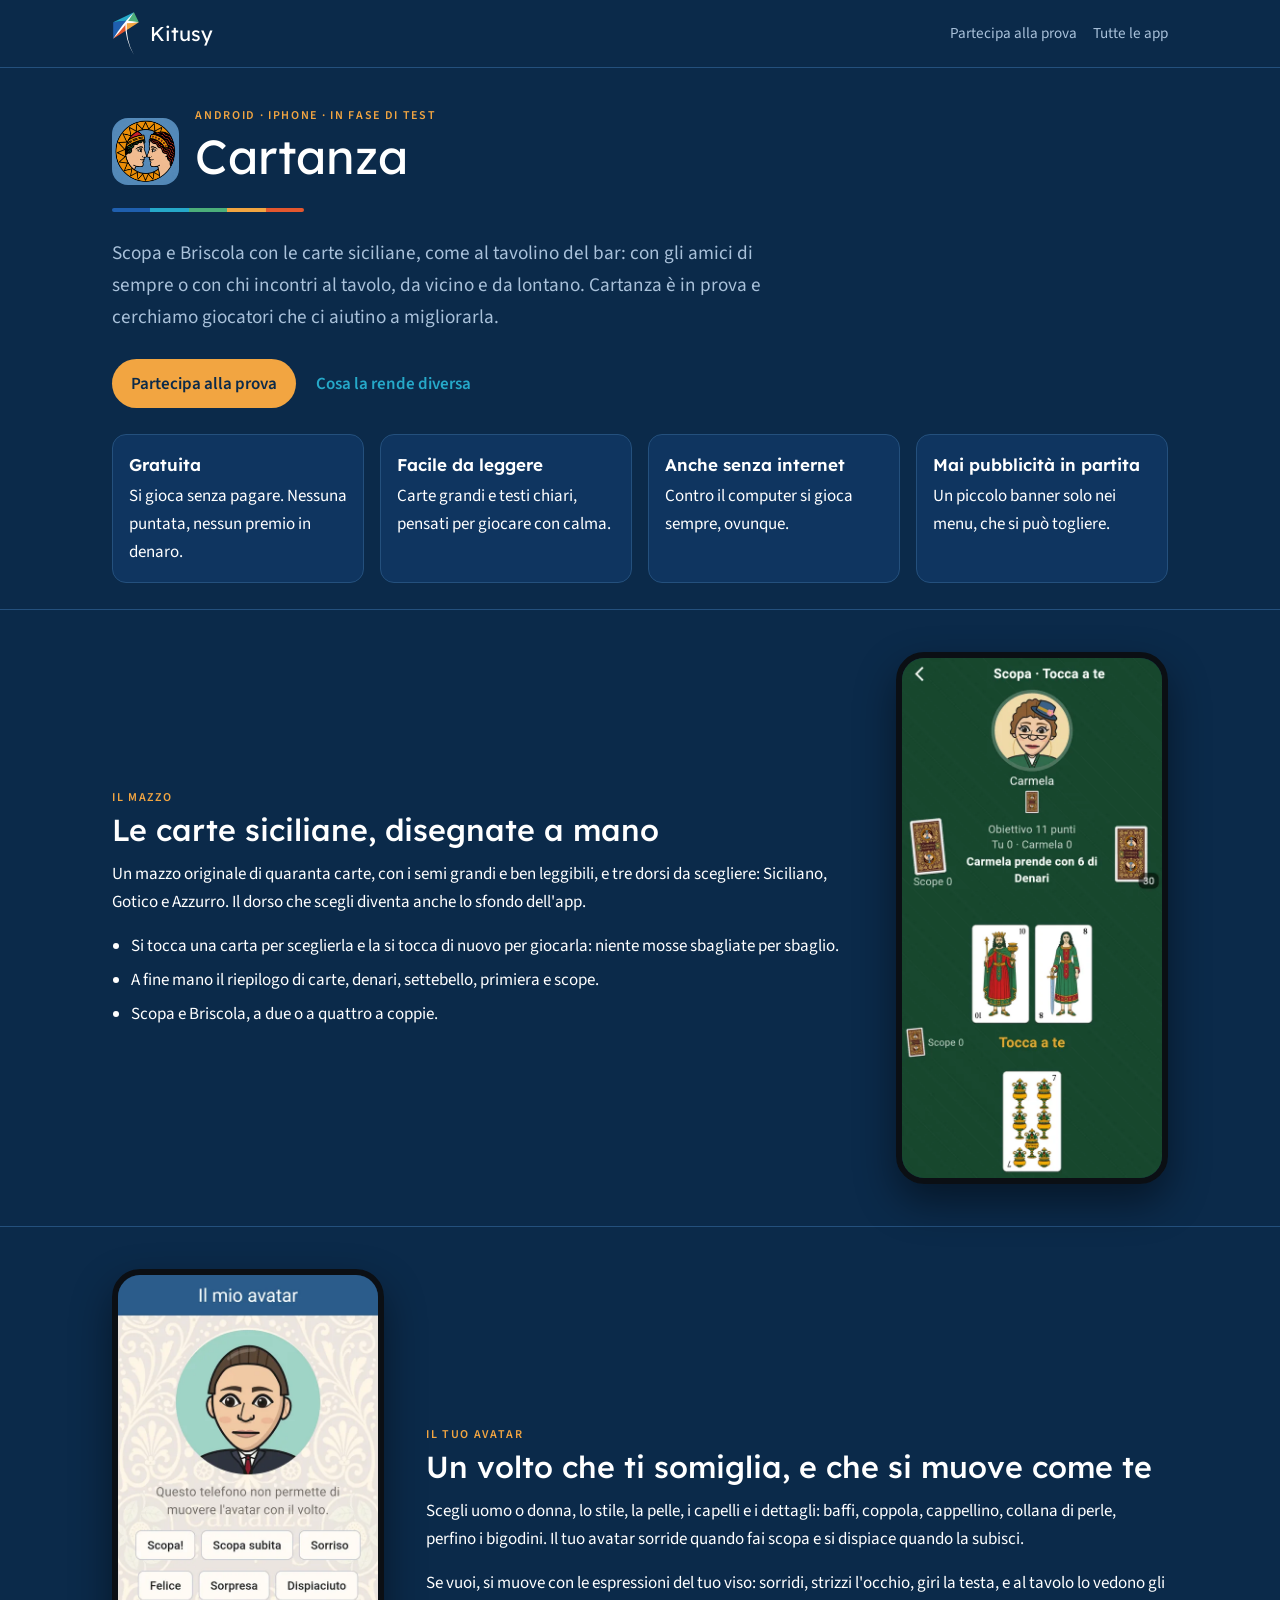
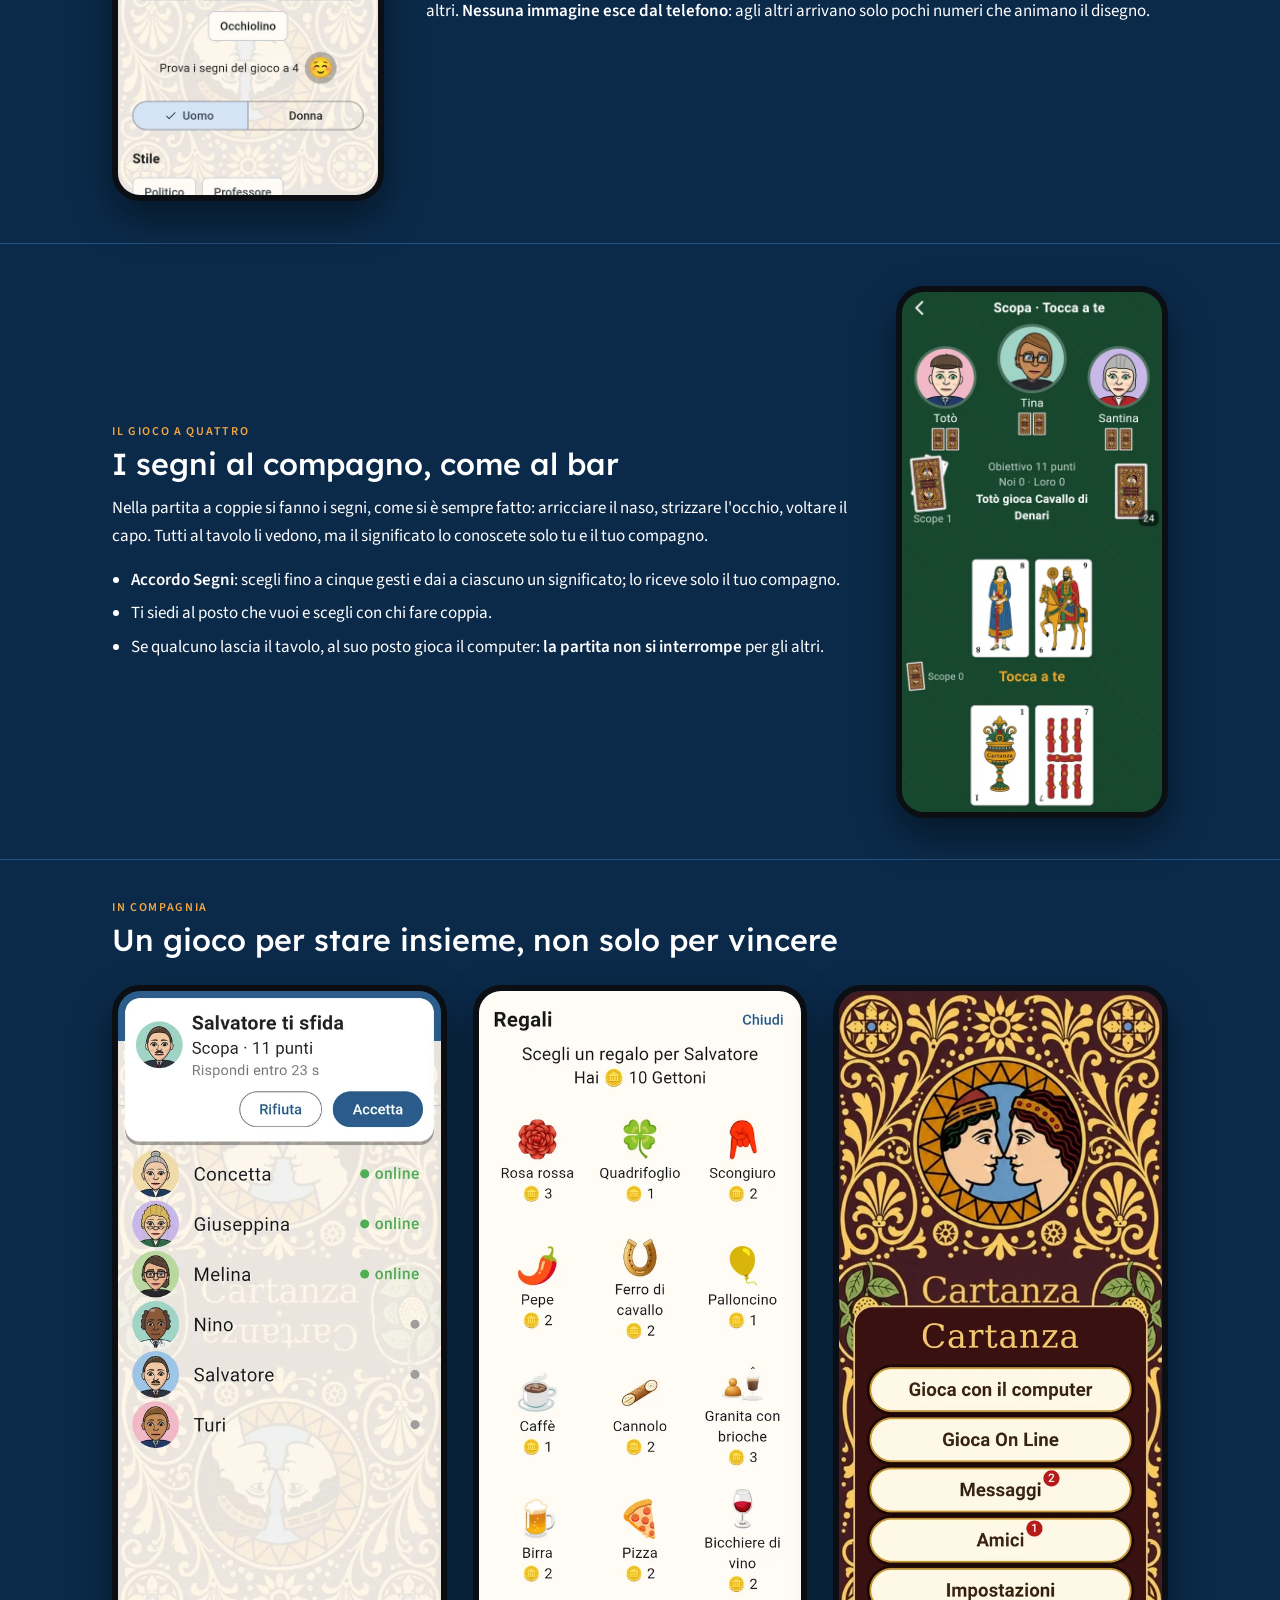
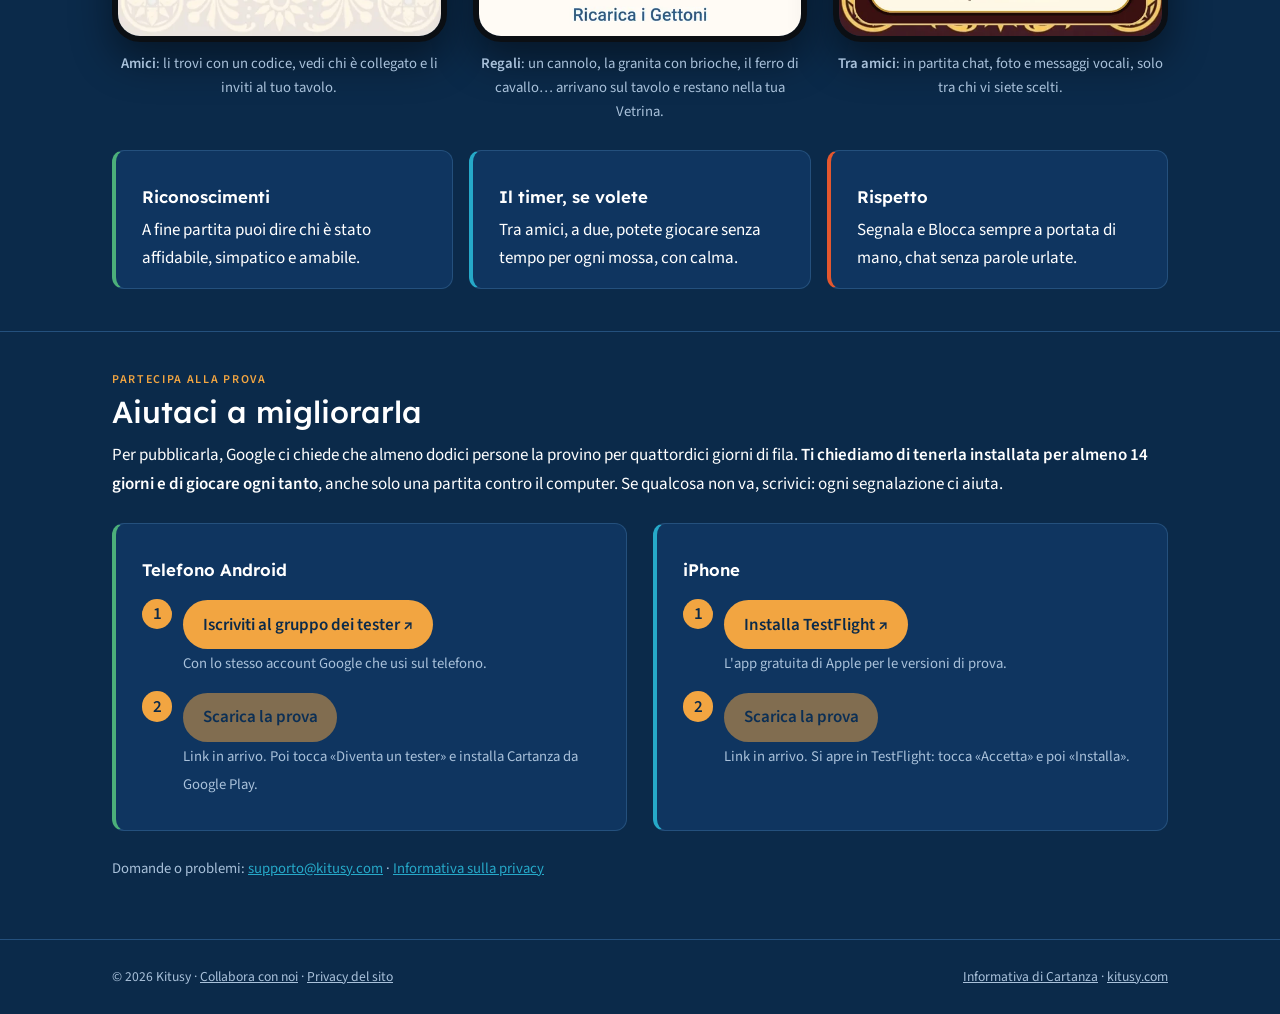
==== cartanza/index.html @ e5da4816 "Cartanza: pagina con le caratteristiche e l'iscrizione alla prova; nella pagina principale «In fase " ====
<!doctype html>
<html lang="it">
<head>
<meta charset="utf-8">
<meta name="viewport" content="width=device-width, initial-scale=1, viewport-fit=cover">
<title>Cartanza — Scopa e Briscola con le carte siciliane · Kitusy</title>
<meta name="description" content="Cartanza: Scopa e Briscola con le carte siciliane, contro il computer o con gli amici. Un avatar che ti somiglia e si muove con il tuo volto, i segni al compagno come al bar, regali siciliani. In prova su Android e iPhone.">
<meta property="og:title" content="Cartanza — Scopa e Briscola con le carte siciliane">
<meta property="og:description" content="Il tavolino del bar, sul telefono. Partecipa alla prova.">
<meta property="og:image" content="https://kitusy.com/cartanza/img/og.jpg">
<meta property="og:type" content="website">
<meta property="og:url" content="https://kitusy.com/cartanza/">
<link rel="icon" type="image/svg+xml" href="/assets/kitusy-kite.svg">
<link rel="stylesheet" href="/assets/fonts.css">
<style>
*{box-sizing:border-box}
body{margin:0}
:root{
  --navy:#0B2A4A; --navy-2:#0F3560; --line:#24507d;
  --ink:#FFFFFF; --muted:#A9C1DA;
  --k-blue:#1F5FAF; --k-cyan:#26A9C9; --k-green:#4CAF7A; --k-amber:#F2A541; --k-red:#E4572E;
  --oro:#FFD700;
  --f-display:"Lexend","Avenir Next","Segoe UI",system-ui,sans-serif;
  --f-body:"Source Sans 3","Segoe UI",system-ui,sans-serif;
  --s0:1rem; --s1:1.618rem; --s2:2.618rem; --s3:4.236rem;
  color-scheme:dark;
}
html{background:var(--navy)}
body{background:var(--navy);color:var(--ink);font-family:var(--f-body);font-size:1.0625rem;line-height:1.65}
.wrap{max-width:68rem;margin:0 auto;padding-left:max(16px,env(safe-area-inset-left,0px));padding-right:max(16px,env(safe-area-inset-right,0px))}
a{color:var(--k-cyan)}
a:focus-visible{outline:2px solid var(--k-amber);outline-offset:3px;border-radius:4px}
header{border-bottom:1px solid var(--line)}
header .wrap{display:flex;align-items:center;justify-content:space-between;gap:var(--s0);padding-block:.7rem}
.brand{display:flex;align-items:center;gap:.6rem;color:var(--ink);text-decoration:none;font-family:var(--f-display);font-size:1.25rem}
.brand img{width:1.75rem;height:auto;display:block}
header nav{display:flex;gap:var(--s0)}
header nav a{color:var(--muted);text-decoration:none;font-size:.95rem}
header nav a:hover{color:var(--ink)}
.eyebrow{font:600 .75rem/1 var(--f-body);letter-spacing:.14em;text-transform:uppercase;color:var(--k-amber);margin:0 0 .5rem}
h1,h2,h3{font-family:var(--f-display);text-wrap:balance}
h1{font-weight:400;font-size:clamp(2rem,5vw,3rem);line-height:1.1;margin:0 0 .6rem}
h2{font-weight:500;font-size:clamp(1.4rem,3vw,1.9rem);line-height:1.2;margin:0 0 .7rem}
h3{font-weight:600;font-size:1.05rem;margin:var(--s0) 0 .3rem}
p{margin:0 0 var(--s0)}
.muted{color:var(--muted)}
.stripe{display:flex;height:4px;max-width:12rem;margin:0 0 var(--s1);border-radius:2px;overflow:hidden}
.stripe i{flex:1}
.hero{padding-block:var(--s2) var(--s1)}
.hero .app{display:flex;align-items:center;gap:1rem;margin-bottom:var(--s0)}
.hero .app img{width:4.2rem;height:4.2rem;border-radius:1rem;display:block;flex:none}
.lead{font-size:1.2rem;color:var(--muted);max-width:44rem}
.cta{display:flex;flex-wrap:wrap;align-items:center;gap:.8rem 1.2rem;margin:var(--s1) 0}
.btn{display:inline-block;background:var(--k-amber);color:#0B2A4A;font-weight:700;text-decoration:none;padding:.65rem 1.2rem;border-radius:999px}
.btn:hover{filter:brightness(1.08)}
.link{color:var(--k-cyan);text-decoration:none;font-weight:600}
.shot-hero{display:block;width:100%;height:auto;border-radius:18px;border:1px solid var(--line);margin-top:var(--s0)}
.pluses{display:grid;grid-template-columns:repeat(auto-fit,minmax(14rem,1fr));gap:var(--s0);margin:var(--s1) 0 0;padding:0;list-style:none}
.pluses li{background:var(--navy-2);border:1px solid var(--line);border-radius:14px;padding:var(--s0)}
.pluses strong{display:block;font-family:var(--f-display);font-weight:600;margin-bottom:.2rem}
section.feat{border-top:1px solid var(--line);padding-block:var(--s2)}
.grid{display:grid;grid-template-columns:minmax(0,1fr) 17rem;gap:var(--s2);align-items:center}
.grid.rev{grid-template-columns:17rem minmax(0,1fr)}
.grid.rev .txt{order:2}
.phone{display:block;width:100%;height:auto;border-radius:28px;border:6px solid #0b0f14;box-shadow:0 18px 40px rgba(0,0,0,.45)}
.phones{display:grid;grid-template-columns:repeat(auto-fit,minmax(9.5rem,1fr));gap:var(--s1);margin-top:var(--s1)}
.phones figure{margin:0}
.phones figcaption{color:var(--muted);font-size:.92rem;margin-top:.6rem;text-align:center}
.mac{display:block;width:100%;height:auto;border-radius:12px;border:1px solid var(--line);box-shadow:0 18px 40px rgba(0,0,0,.45);margin-top:var(--s1)}
ul.list{margin:0 0 var(--s0);padding-left:1.2rem}
ul.list li{margin-bottom:.35rem}
.chip{display:inline-block;font-weight:700;color:var(--oro)}
.card{background:var(--navy-2);border:1px solid var(--line);border-left:4px solid var(--k-amber);border-radius:12px;padding:var(--s0) var(--s1);margin:var(--s1) 0 0}
.card p:last-child{margin:0}
footer{border-top:1px solid var(--line)}
footer .wrap{display:flex;justify-content:space-between;gap:var(--s0);flex-wrap:wrap;padding-block:var(--s1);color:var(--muted);font-size:.85rem}
footer a{color:var(--muted)}
@media (max-width:760px){
  .grid,.grid.rev{grid-template-columns:1fr}
  .grid.rev .txt{order:0}
  .grid .phone{max-width:17rem;margin:0 auto}
}
.disabled{opacity:.5;pointer-events:none}
.passi{counter-reset:p;list-style:none;padding:0;margin:var(--s0) 0}
.passi li{counter-increment:p;position:relative;padding-left:2.6rem;margin-bottom:var(--s0)}
.passi li::before{content:counter(p);position:absolute;left:0;top:-.1rem;width:1.9rem;height:1.9rem;border-radius:50%;background:var(--k-amber);color:#0B2A4A;font-weight:700;display:flex;align-items:center;justify-content:center}
.prova{display:grid;grid-template-columns:repeat(auto-fit,minmax(18rem,1fr));gap:var(--s1);margin-top:var(--s1)}
.prova .card{margin:0}
.nota{font-size:.92rem;color:var(--muted)}
</style>
</head>
<body>
<header>
  <div class="wrap">
    <a class="brand" href="/" aria-label="Kitusy, pagina principale"><img src="/assets/kitusy-kite.svg" alt=""><span>Kitusy</span></a>
    <nav><a href="#prova">Partecipa alla prova</a><a href="/#app">Tutte le app</a></nav>
  </div>
</header>
<main>
  <section class="hero">
    <div class="wrap">
      <div class="app">
        <img src="/assets/cartanza.png" alt="">
        <div>
          <p class="eyebrow">Android · iPhone · In fase di test</p>
          <h1>Cartanza</h1>
        </div>
      </div>
      <div class="stripe" aria-hidden="true"><i style="background:var(--k-blue)"></i><i style="background:var(--k-cyan)"></i><i style="background:var(--k-green)"></i><i style="background:var(--k-amber)"></i><i style="background:var(--k-red)"></i></div>
      <p class="lead">Scopa e Briscola con le carte siciliane, come al tavolino del bar: con gli amici di sempre o con chi incontri al tavolo, da vicino e da lontano. Cartanza è in prova e cerchiamo giocatori che ci aiutino a migliorarla.</p>
      <div class="cta">
        <a class="btn" href="#prova">Partecipa alla prova</a>
        <a class="link" href="#diversa">Cosa la rende diversa</a>
      </div>
      <ul class="pluses">
        <li><strong>Gratuita</strong>Si gioca senza pagare. Nessuna puntata, nessun premio in denaro.</li>
        <li><strong>Facile da leggere</strong>Carte grandi e testi chiari, pensati per giocare con calma.</li>
        <li><strong>Anche senza internet</strong>Contro il computer si gioca sempre, ovunque.</li>
        <li><strong>Mai pubblicità in partita</strong>Un piccolo banner solo nei menu, che si può togliere.</li>
      </ul>
    </div>
  </section>

  <section class="feat" id="diversa">
    <div class="wrap grid">
      <div class="txt">
        <p class="eyebrow">Il mazzo</p>
        <h2>Le carte siciliane, disegnate a mano</h2>
        <p>Un mazzo originale di quaranta carte, con i semi grandi e ben leggibili, e tre dorsi da scegliere: Siciliano, Gotico e Azzurro. Il dorso che scegli diventa anche lo sfondo dell'app.</p>
        <ul class="list">
          <li>Si tocca una carta per sceglierla e la si tocca di nuovo per giocarla: niente mosse sbagliate per sbaglio.</li>
          <li>A fine mano il riepilogo di carte, denari, settebello, primiera e scope.</li>
          <li>Scopa e Briscola, a due o a quattro a coppie.</li>
        </ul>
      </div>
      <img class="phone" src="/cartanza/img/scopa.webp" width="540" height="1080" alt="Una partita a Scopa a due" loading="lazy">
    </div>
  </section>

  <section class="feat">
    <div class="wrap grid rev">
      <img class="phone" src="/cartanza/img/avatar.webp" width="540" height="1080" alt="Il proprio avatar e le sue espressioni" loading="lazy">
      <div class="txt">
        <p class="eyebrow">Il tuo avatar</p>
        <h2>Un volto che ti somiglia, e che si muove come te</h2>
        <p>Scegli uomo o donna, lo stile, la pelle, i capelli e i dettagli: baffi, coppola, cappellino, collana di perle, perfino i bigodini. Il tuo avatar sorride quando fai scopa e si dispiace quando la subisci.</p>
        <p>Se vuoi, si muove con le espressioni del tuo viso: sorridi, strizzi l'occhio, giri la testa, e al tavolo lo vedono gli altri. <strong>Nessuna immagine esce dal telefono</strong>: agli altri arrivano solo pochi numeri che animano il disegno.</p>
      </div>
    </div>
  </section>

  <section class="feat">
    <div class="wrap grid">
      <div class="txt">
        <p class="eyebrow">Il gioco a quattro</p>
        <h2>I segni al compagno, come al bar</h2>
        <p>Nella partita a coppie si fanno i segni, come si è sempre fatto: arricciare il naso, strizzare l'occhio, voltare il capo. Tutti al tavolo li vedono, ma il significato lo conoscete solo tu e il tuo compagno.</p>
        <ul class="list">
          <li><strong>Accordo Segni</strong>: scegli fino a cinque gesti e dai a ciascuno un significato; lo riceve solo il tuo compagno.</li>
          <li>Ti siedi al posto che vuoi e scegli con chi fare coppia.</li>
          <li>Se qualcuno lascia il tavolo, al suo posto gioca il computer: <strong>la partita non si interrompe</strong> per gli altri.</li>
        </ul>
      </div>
      <img class="phone" src="/cartanza/img/scopa4.webp" width="540" height="1080" alt="Una partita a Scopa a quattro, a coppie" loading="lazy">
    </div>
  </section>

  <section class="feat">
    <div class="wrap">
      <p class="eyebrow">In compagnia</p>
      <h2>Un gioco per stare insieme, non solo per vincere</h2>
      <div class="phones">
        <figure><img class="phone" src="/cartanza/img/amici.webp" width="540" height="1080" alt="Gli amici e un invito a giocare" loading="lazy"><figcaption><strong>Amici</strong>: li trovi con un codice, vedi chi è collegato e li inviti al tuo tavolo.</figcaption></figure>
        <figure><img class="phone" src="/cartanza/img/regali.webp" width="540" height="1080" alt="Il catalogo dei regali" loading="lazy"><figcaption><strong>Regali</strong>: un cannolo, la granita con brioche, il ferro di cavallo… arrivano sul tavolo e restano nella tua Vetrina.</figcaption></figure>
        <figure><img class="phone" src="/cartanza/img/menu.webp" width="540" height="1080" alt="Il menu di Cartanza" loading="lazy"><figcaption><strong>Tra amici</strong>: in partita chat, foto e messaggi vocali, solo tra chi vi siete scelti.</figcaption></figure>
      </div>
      <div class="pluses" style="margin-top:var(--s1)">
        <div class="card" style="margin:0;border-left-color:var(--k-green)"><h3>Riconoscimenti</h3><p>A fine partita puoi dire chi è stato affidabile, simpatico e amabile.</p></div>
        <div class="card" style="margin:0;border-left-color:var(--k-cyan)"><h3>Il timer, se volete</h3><p>Tra amici, a due, potete giocare senza tempo per ogni mossa, con calma.</p></div>
        <div class="card" style="margin:0;border-left-color:var(--k-red)"><h3>Rispetto</h3><p>Segnala e Blocca sempre a portata di mano, chat senza parole urlate.</p></div>
      </div>
    </div>
  </section>

  <section class="feat" id="prova">
    <div class="wrap">
      <p class="eyebrow">Partecipa alla prova</p>
      <h2>Aiutaci a migliorarla</h2>
      <p>Per pubblicarla, Google ci chiede che almeno dodici persone la provino per quattordici giorni di fila. <strong>Ti chiediamo di tenerla installata per almeno 14 giorni e di giocare ogni tanto</strong>, anche solo una partita contro il computer. Se qualcosa non va, scrivici: ogni segnalazione ci aiuta.</p>
      <div class="prova">
        <div class="card" style="border-left-color:var(--k-green)">
          <h3>Telefono Android</h3>
          <ol class="passi">
            <li><a class="btn" href="https://groups.google.com/g/picciuli-tester" target="_blank" rel="noopener">Iscriviti al gruppo dei tester ↗</a><br><span class="nota">Con lo stesso account Google che usi sul telefono.</span></li>
            <li><a class="btn disabled" id="android" href="#prova">Scarica la prova</a><br><span class="nota">Link in arrivo. Poi tocca «Diventa un tester» e installa Cartanza da Google Play.</span></li>
          </ol>
        </div>
        <div class="card" style="border-left-color:var(--k-cyan)">
          <h3>iPhone</h3>
          <ol class="passi">
            <li><a class="btn" href="https://apps.apple.com/it/app/testflight/id899247664" target="_blank" rel="noopener">Installa TestFlight ↗</a><br><span class="nota">L'app gratuita di Apple per le versioni di prova.</span></li>
            <li><a class="btn disabled" id="iphone" href="#prova">Scarica la prova</a><br><span class="nota">Link in arrivo. Si apre in TestFlight: tocca «Accetta» e poi «Installa».</span></li>
          </ol>
        </div>
      </div>
      <p class="nota" style="margin-top:var(--s1)">Domande o problemi: <a href="mailto:supporto@kitusy.com">supporto@kitusy.com</a> · <a href="https://cartanza-8a32e.web.app/privacy">Informativa sulla privacy</a></p>
    </div>
  </section>
</main>

<footer>
  <div class="wrap">
    <span>© 2026 Kitusy · <a href="/collabora">Collabora con noi</a> · <a href="/privacy">Privacy del sito</a></span>
    <span><a href="https://cartanza-8a32e.web.app/privacy">Informativa di Cartanza</a> · <a href="/">kitusy.com</a></span>
  </div>
</footer>
</body>
</html>
---- assets/fonts.css ----
/* Caratteri ospitati su kitusy.com (nessuna richiesta a server esterni). Lexend e Source Sans 3: SIL Open Font License 1.1 */
@font-face{font-family:"Lexend";src:url("fonts/lexend.woff2") format("woff2");font-weight:300 600;font-style:normal;font-display:swap}
@font-face{font-family:"Source Sans 3";src:url("fonts/source-sans-3.woff2") format("woff2");font-weight:400 600;font-style:normal;font-display:swap}
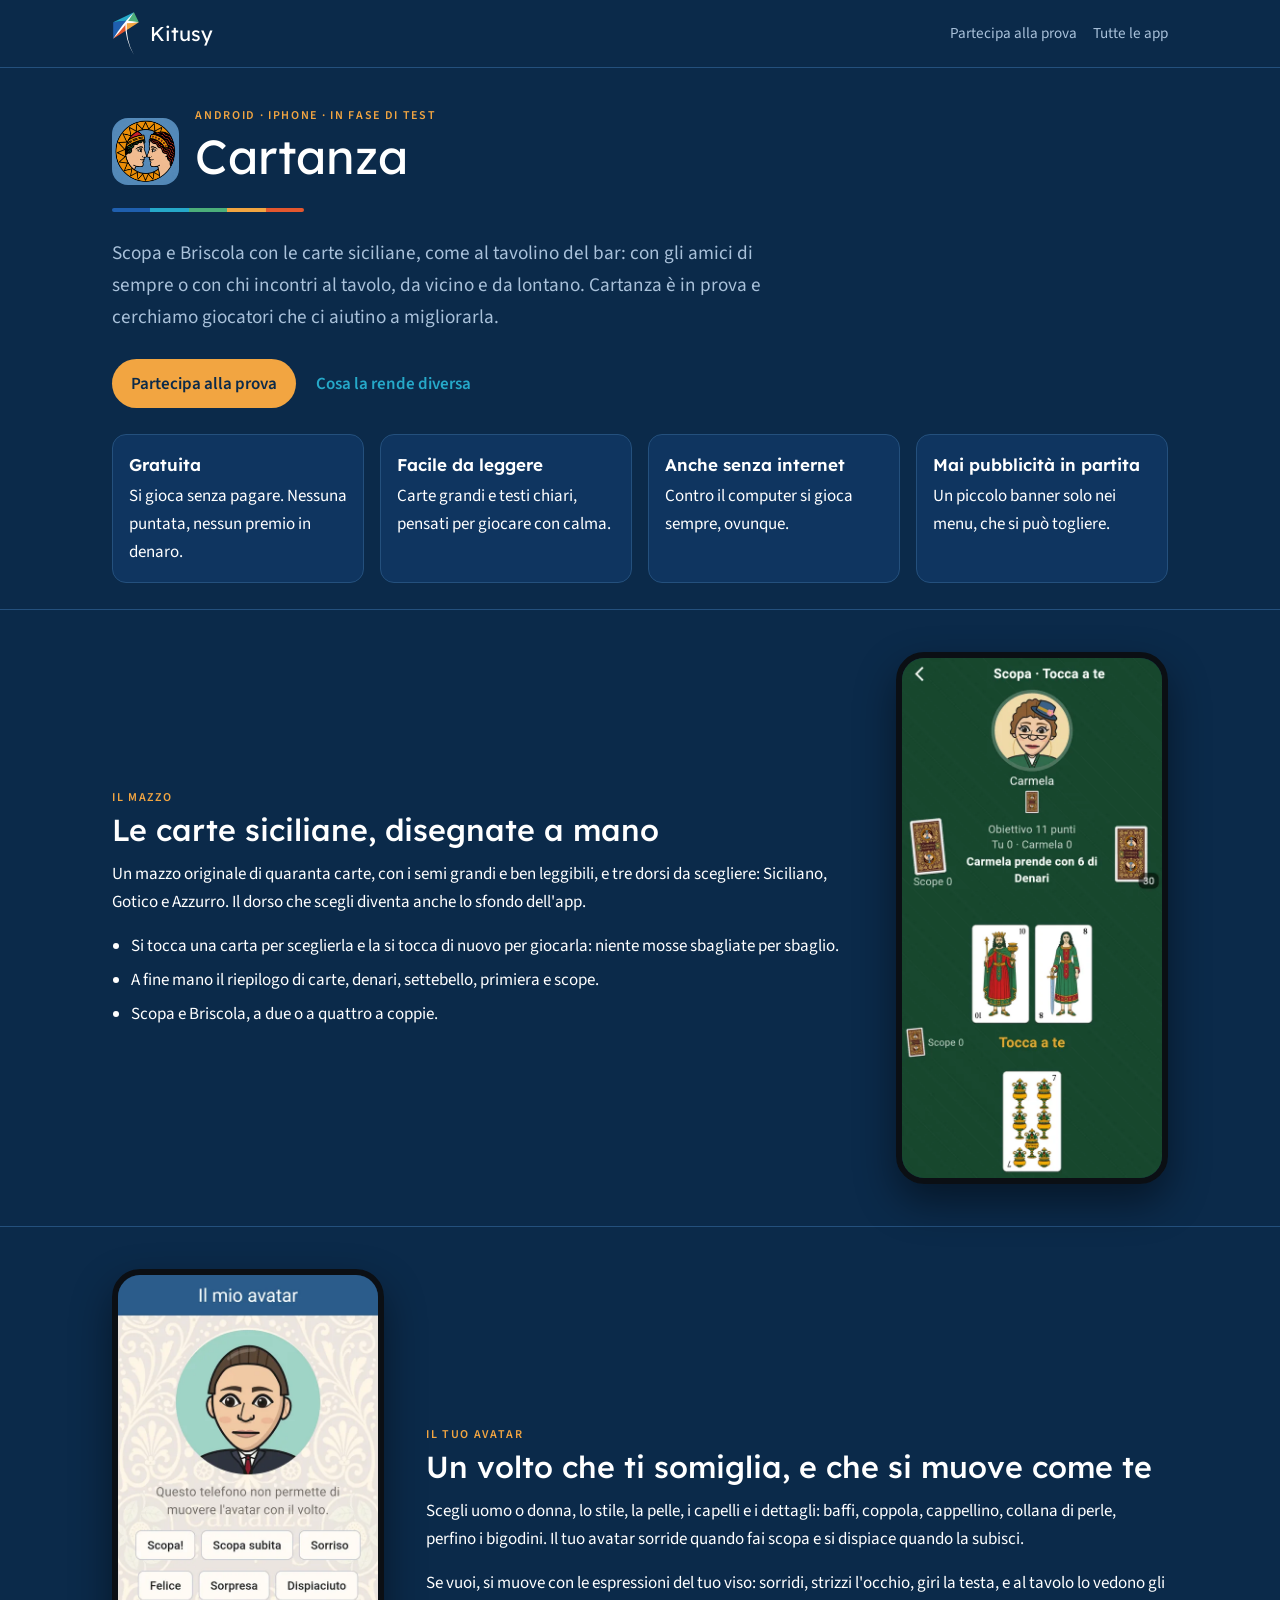
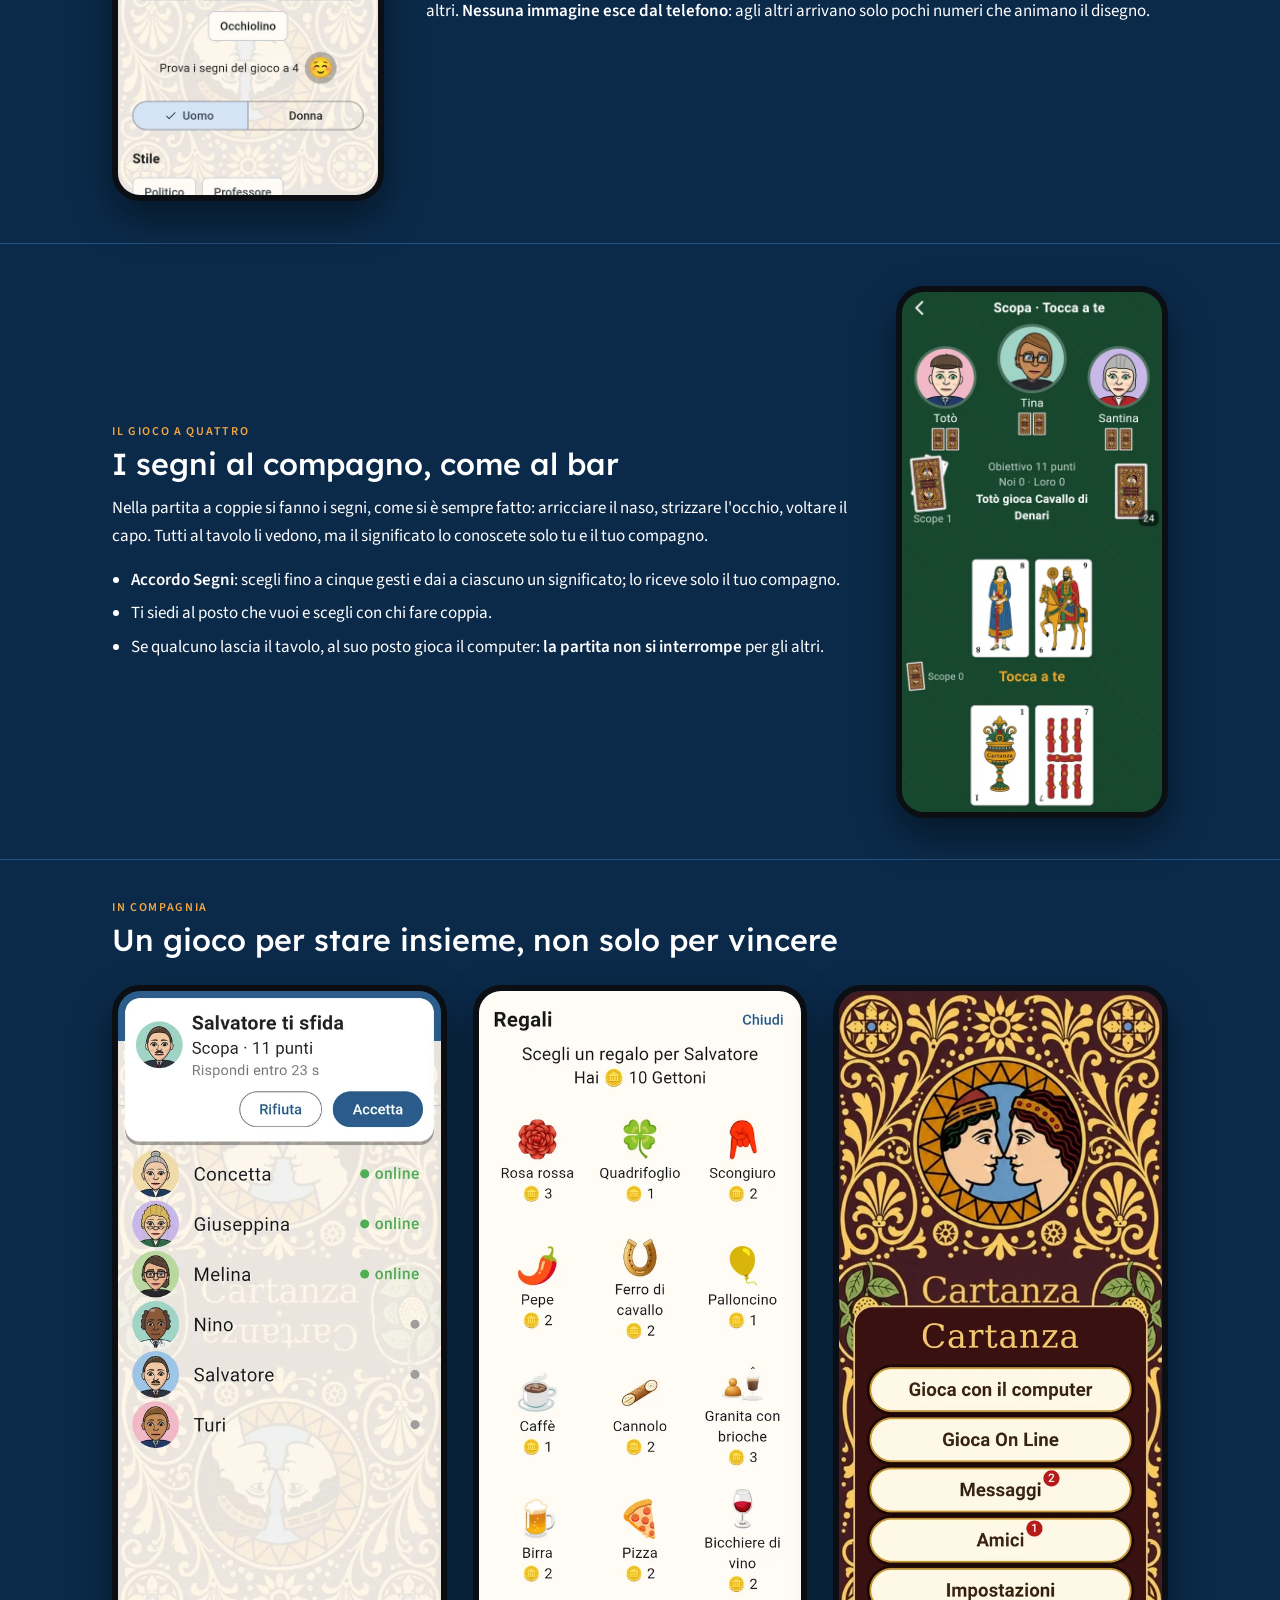
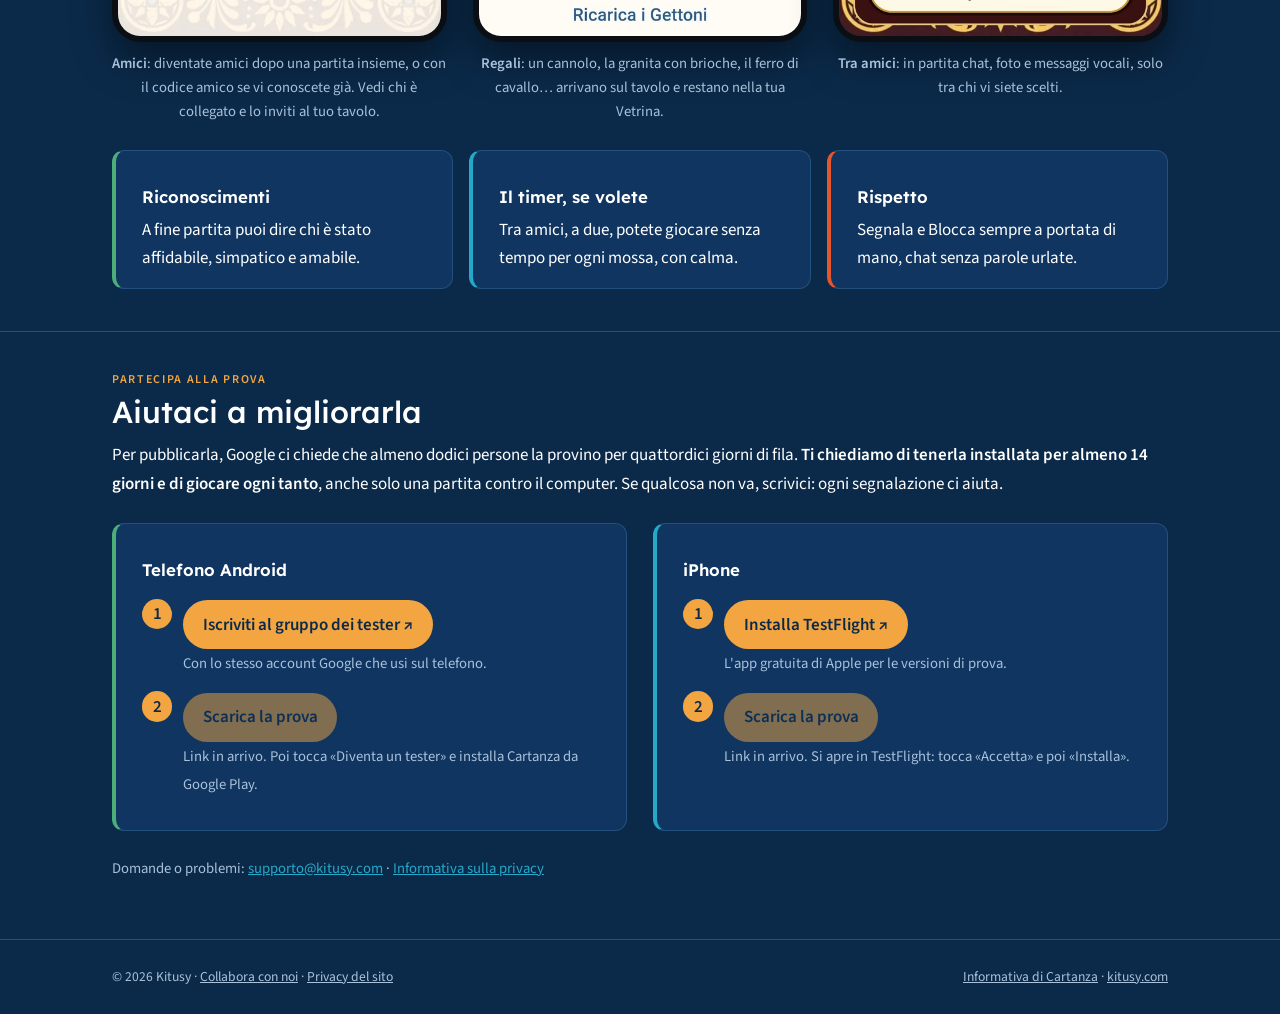
==== commit 9c1e32e0: "Cartanza: didascalia degli Amici più precisa (dopo una partita o con il codice amico) Co-Authored-By" ====
--- a/cartanza/index.html
+++ b/cartanza/index.html
@@ -170,7 +170,7 @@
       <p class="eyebrow">In compagnia</p>
       <h2>Un gioco per stare insieme, non solo per vincere</h2>
       <div class="phones">
-        <figure><img class="phone" src="/cartanza/img/amici.webp" width="540" height="1080" alt="Gli amici e un invito a giocare" loading="lazy"><figcaption><strong>Amici</strong>: li trovi con un codice, vedi chi è collegato e li inviti al tuo tavolo.</figcaption></figure>
+        <figure><img class="phone" src="/cartanza/img/amici.webp" width="540" height="1080" alt="Gli amici e un invito a giocare" loading="lazy"><figcaption><strong>Amici</strong>: diventate amici dopo una partita insieme, o con il codice amico se vi conoscete già. Vedi chi è collegato e lo inviti al tuo tavolo.</figcaption></figure>
         <figure><img class="phone" src="/cartanza/img/regali.webp" width="540" height="1080" alt="Il catalogo dei regali" loading="lazy"><figcaption><strong>Regali</strong>: un cannolo, la granita con brioche, il ferro di cavallo… arrivano sul tavolo e restano nella tua Vetrina.</figcaption></figure>
         <figure><img class="phone" src="/cartanza/img/menu.webp" width="540" height="1080" alt="Il menu di Cartanza" loading="lazy"><figcaption><strong>Tra amici</strong>: in partita chat, foto e messaggi vocali, solo tra chi vi siete scelti.</figcaption></figure>
       </div>
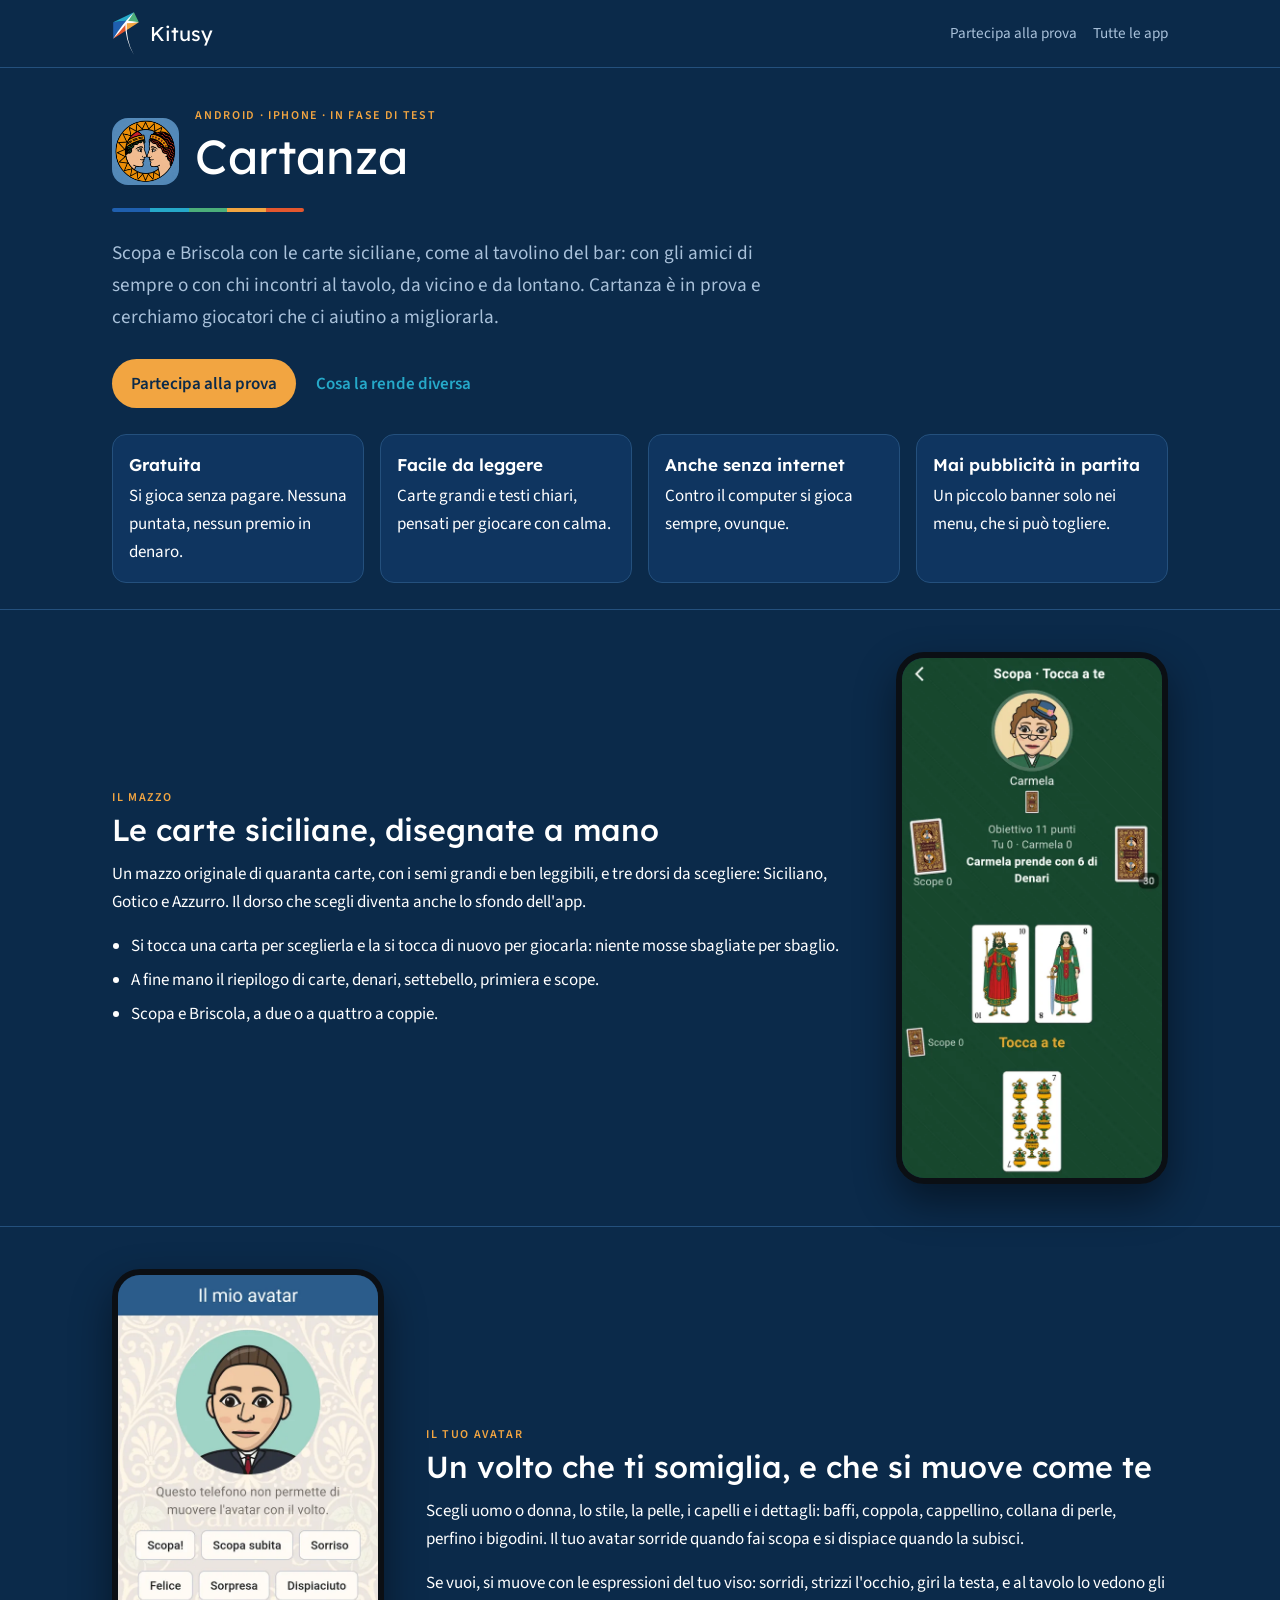
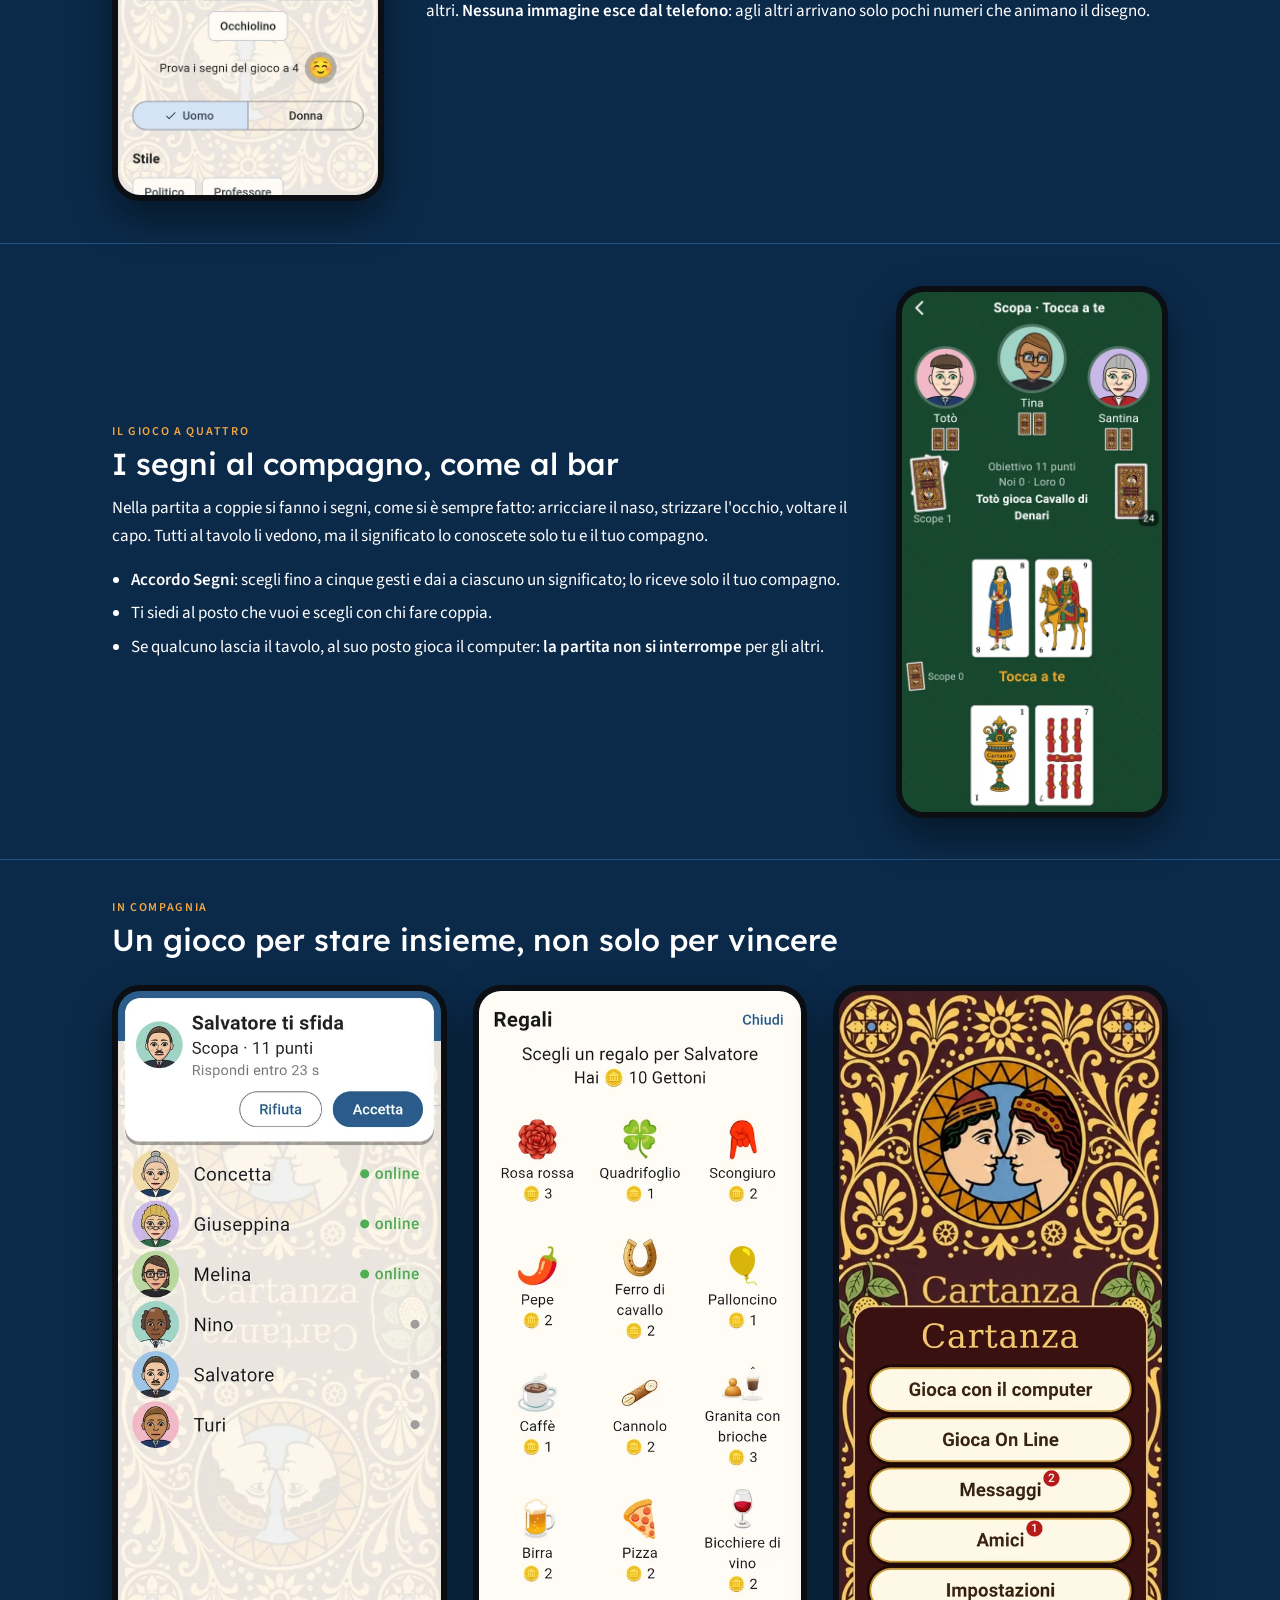
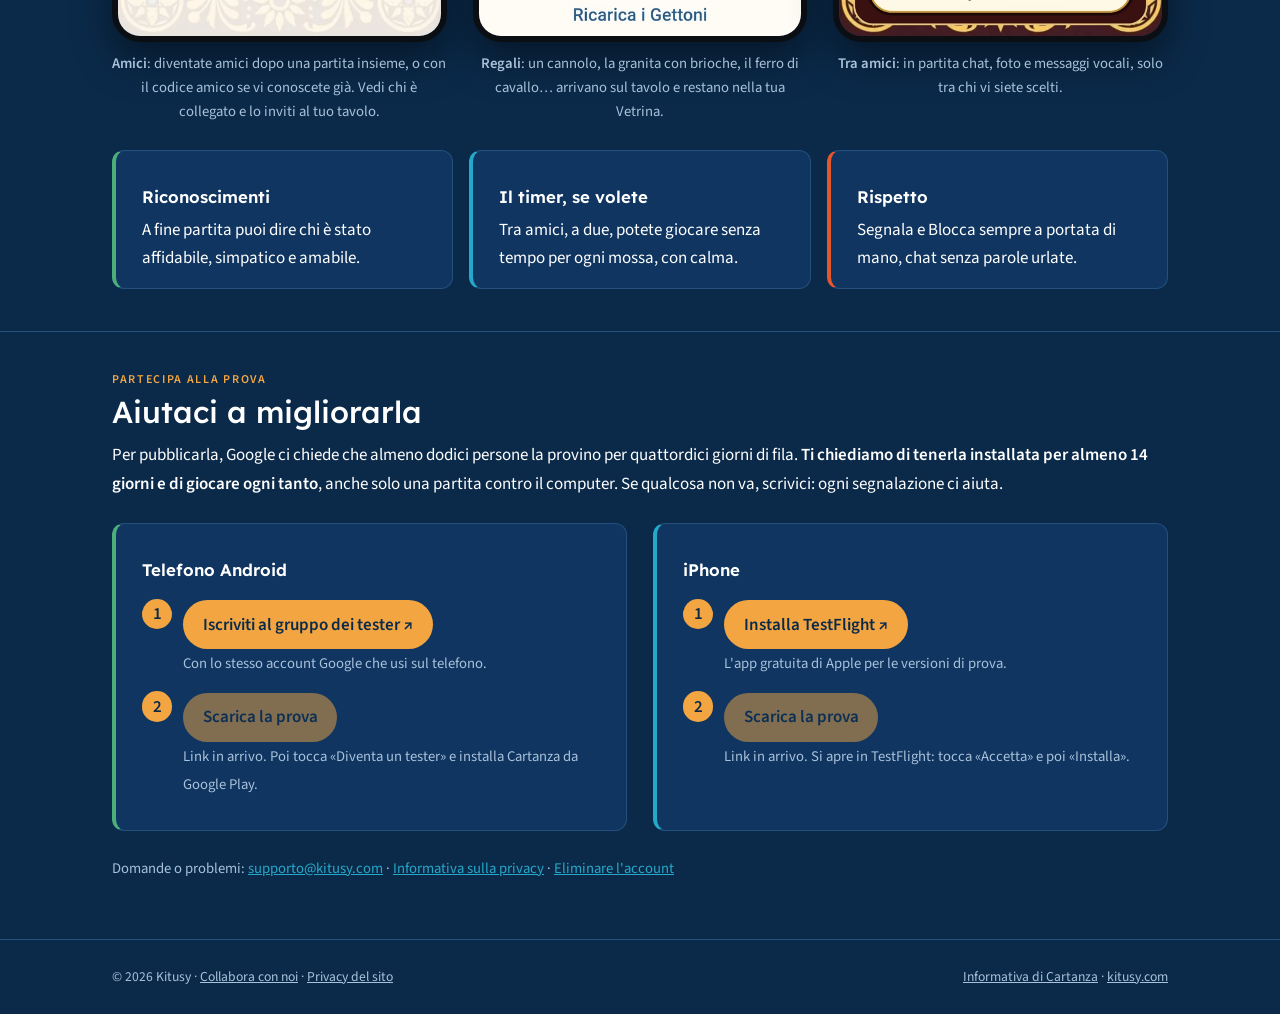
==== commit 1141c0e6: "Cartanza: informativa privacy ed eliminazione dell'account su kitusy.com Co-Authored-By: Claude Opus" ====
--- a/cartanza/index.html
+++ b/cartanza/index.html
@@ -203,7 +203,7 @@
           </ol>
         </div>
       </div>
-      <p class="nota" style="margin-top:var(--s1)">Domande o problemi: <a href="mailto:supporto@kitusy.com">supporto@kitusy.com</a> · <a href="https://cartanza-8a32e.web.app/privacy">Informativa sulla privacy</a></p>
+      <p class="nota" style="margin-top:var(--s1)">Domande o problemi: <a href="mailto:supporto@kitusy.com">supporto@kitusy.com</a> · <a href="/cartanza/privacy">Informativa sulla privacy</a> · <a href="/cartanza/elimina-account">Eliminare l'account</a></p>
     </div>
   </section>
 </main>
@@ -211,7 +211,7 @@
 <footer>
   <div class="wrap">
     <span>© 2026 Kitusy · <a href="/collabora">Collabora con noi</a> · <a href="/privacy">Privacy del sito</a></span>
-    <span><a href="https://cartanza-8a32e.web.app/privacy">Informativa di Cartanza</a> · <a href="/">kitusy.com</a></span>
+    <span><a href="/cartanza/privacy">Informativa di Cartanza</a> · <a href="/">kitusy.com</a></span>
   </div>
 </footer>
 </body>
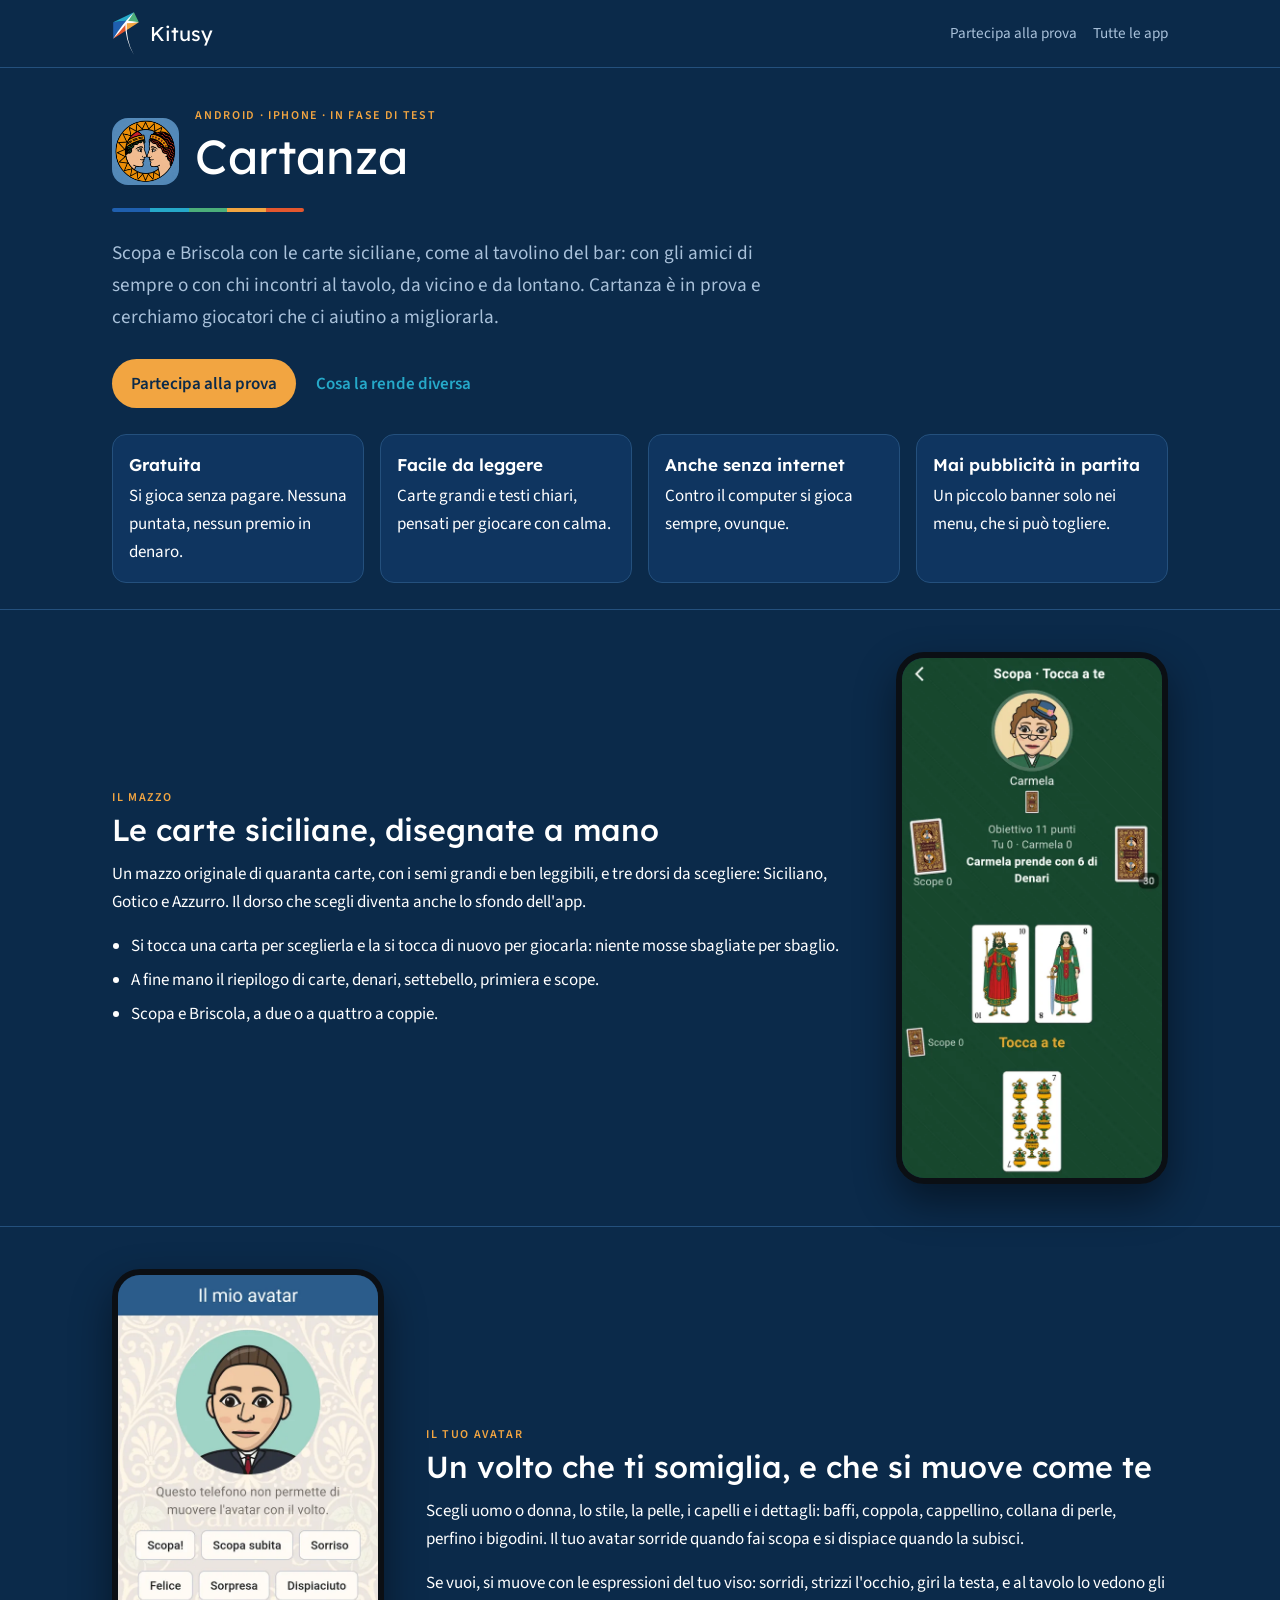
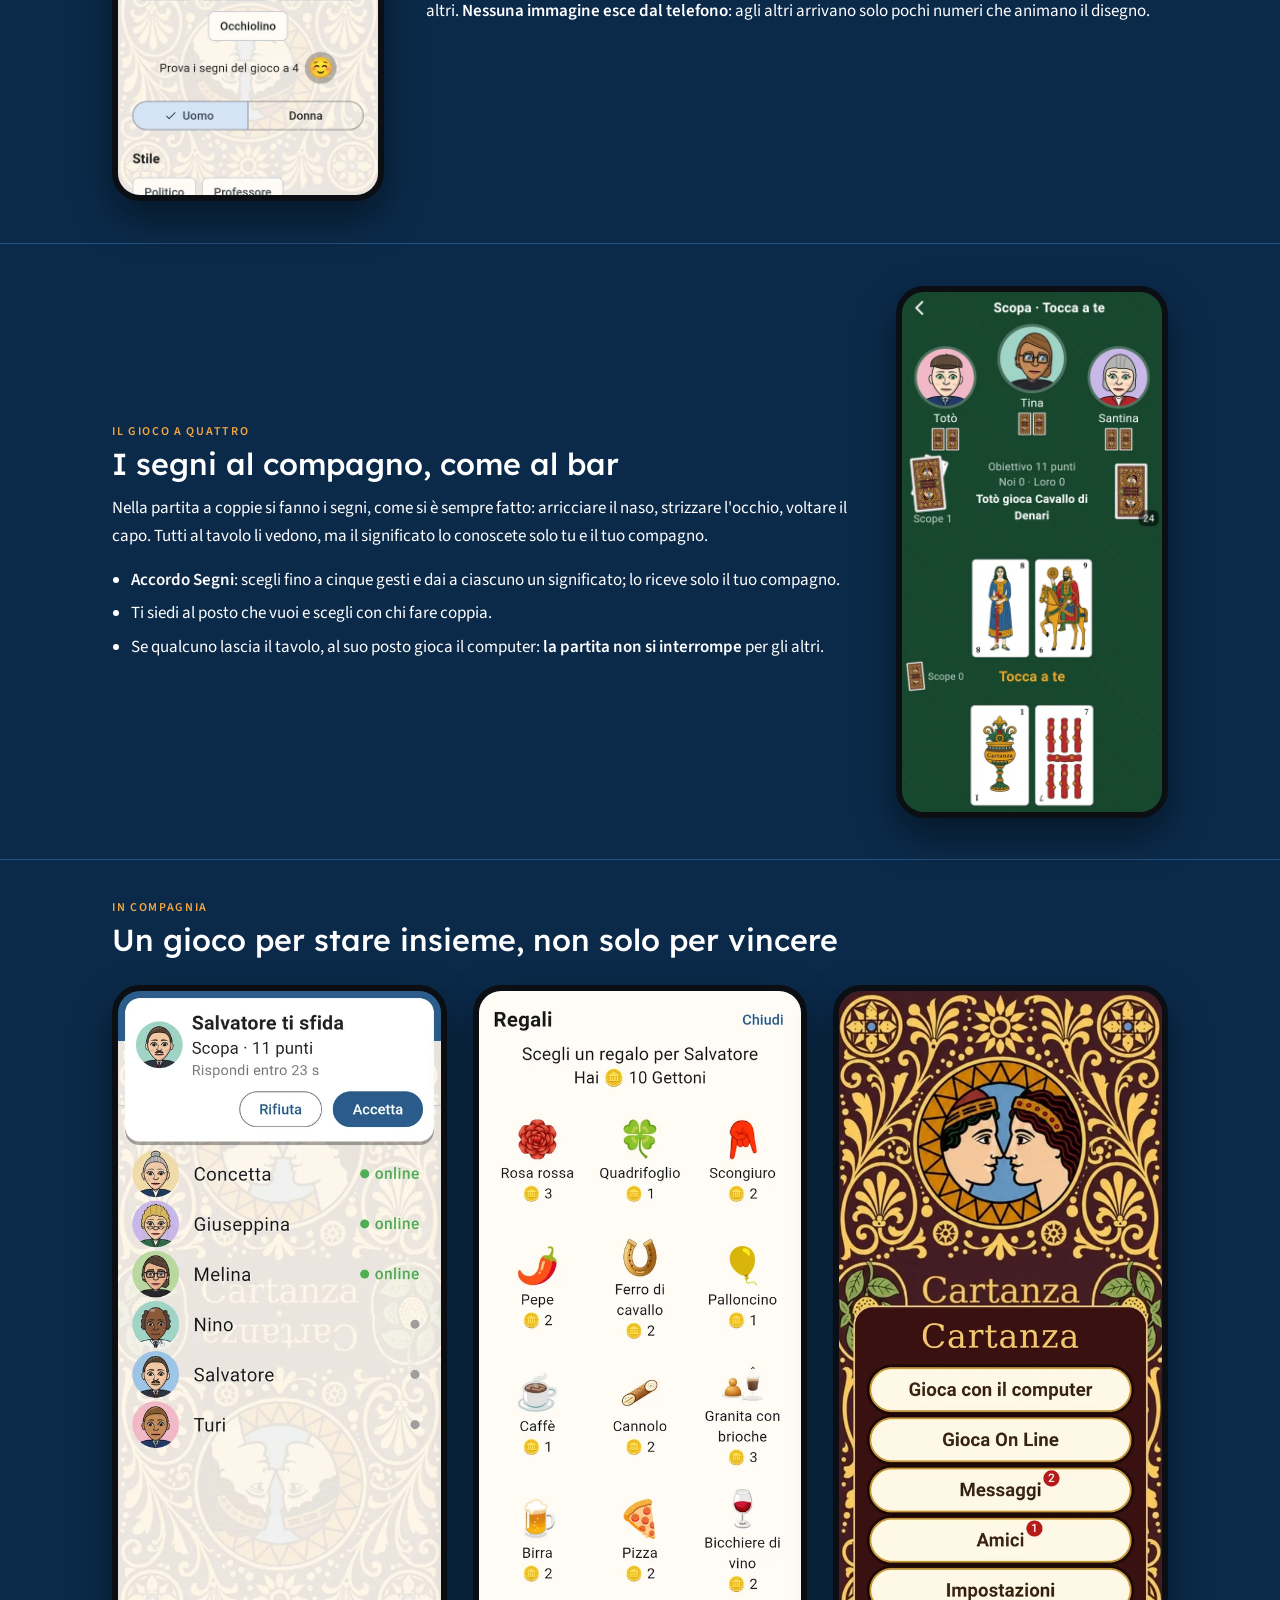
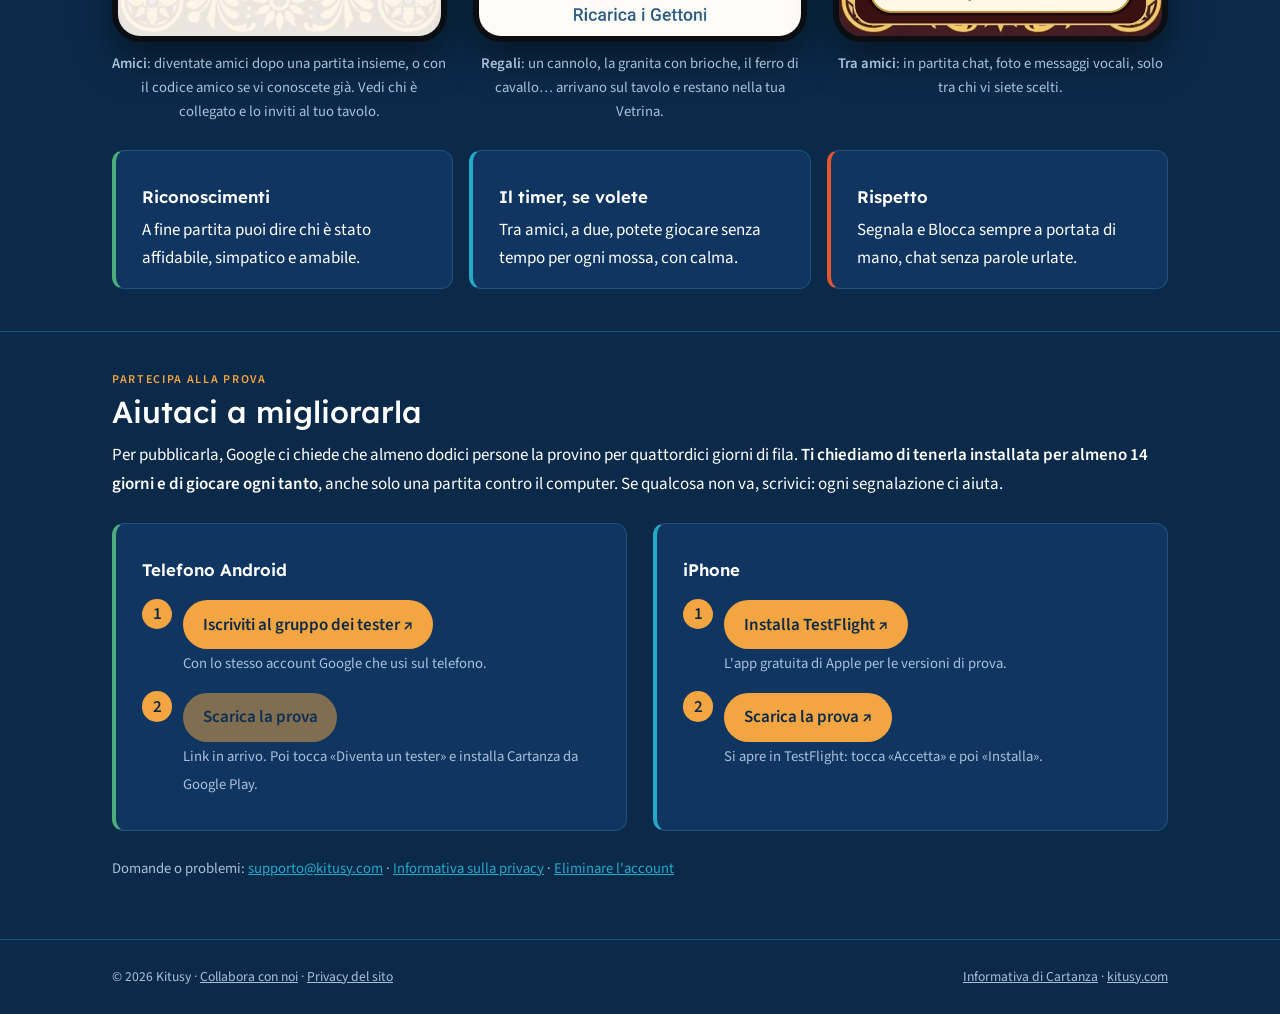
==== commit 6bbd8464: "Cartanza: pulsante iPhone attivo con il link pubblico di TestFlight Co-Authored-By: Claude Opus 5.5 " ====
--- a/cartanza/index.html
+++ b/cartanza/index.html
@@ -199,7 +199,7 @@
           <h3>iPhone</h3>
           <ol class="passi">
             <li><a class="btn" href="https://apps.apple.com/it/app/testflight/id899247664" target="_blank" rel="noopener">Installa TestFlight ↗</a><br><span class="nota">L'app gratuita di Apple per le versioni di prova.</span></li>
-            <li><a class="btn disabled" id="iphone" href="#prova">Scarica la prova</a><br><span class="nota">Link in arrivo. Si apre in TestFlight: tocca «Accetta» e poi «Installa».</span></li>
+            <li><a class="btn" id="iphone" href="https://testflight.apple.com/join/YKyRn8wZ" target="_blank" rel="noopener">Scarica la prova ↗</a><br><span class="nota">Si apre in TestFlight: tocca «Accetta» e poi «Installa».</span></li>
           </ol>
         </div>
       </div>
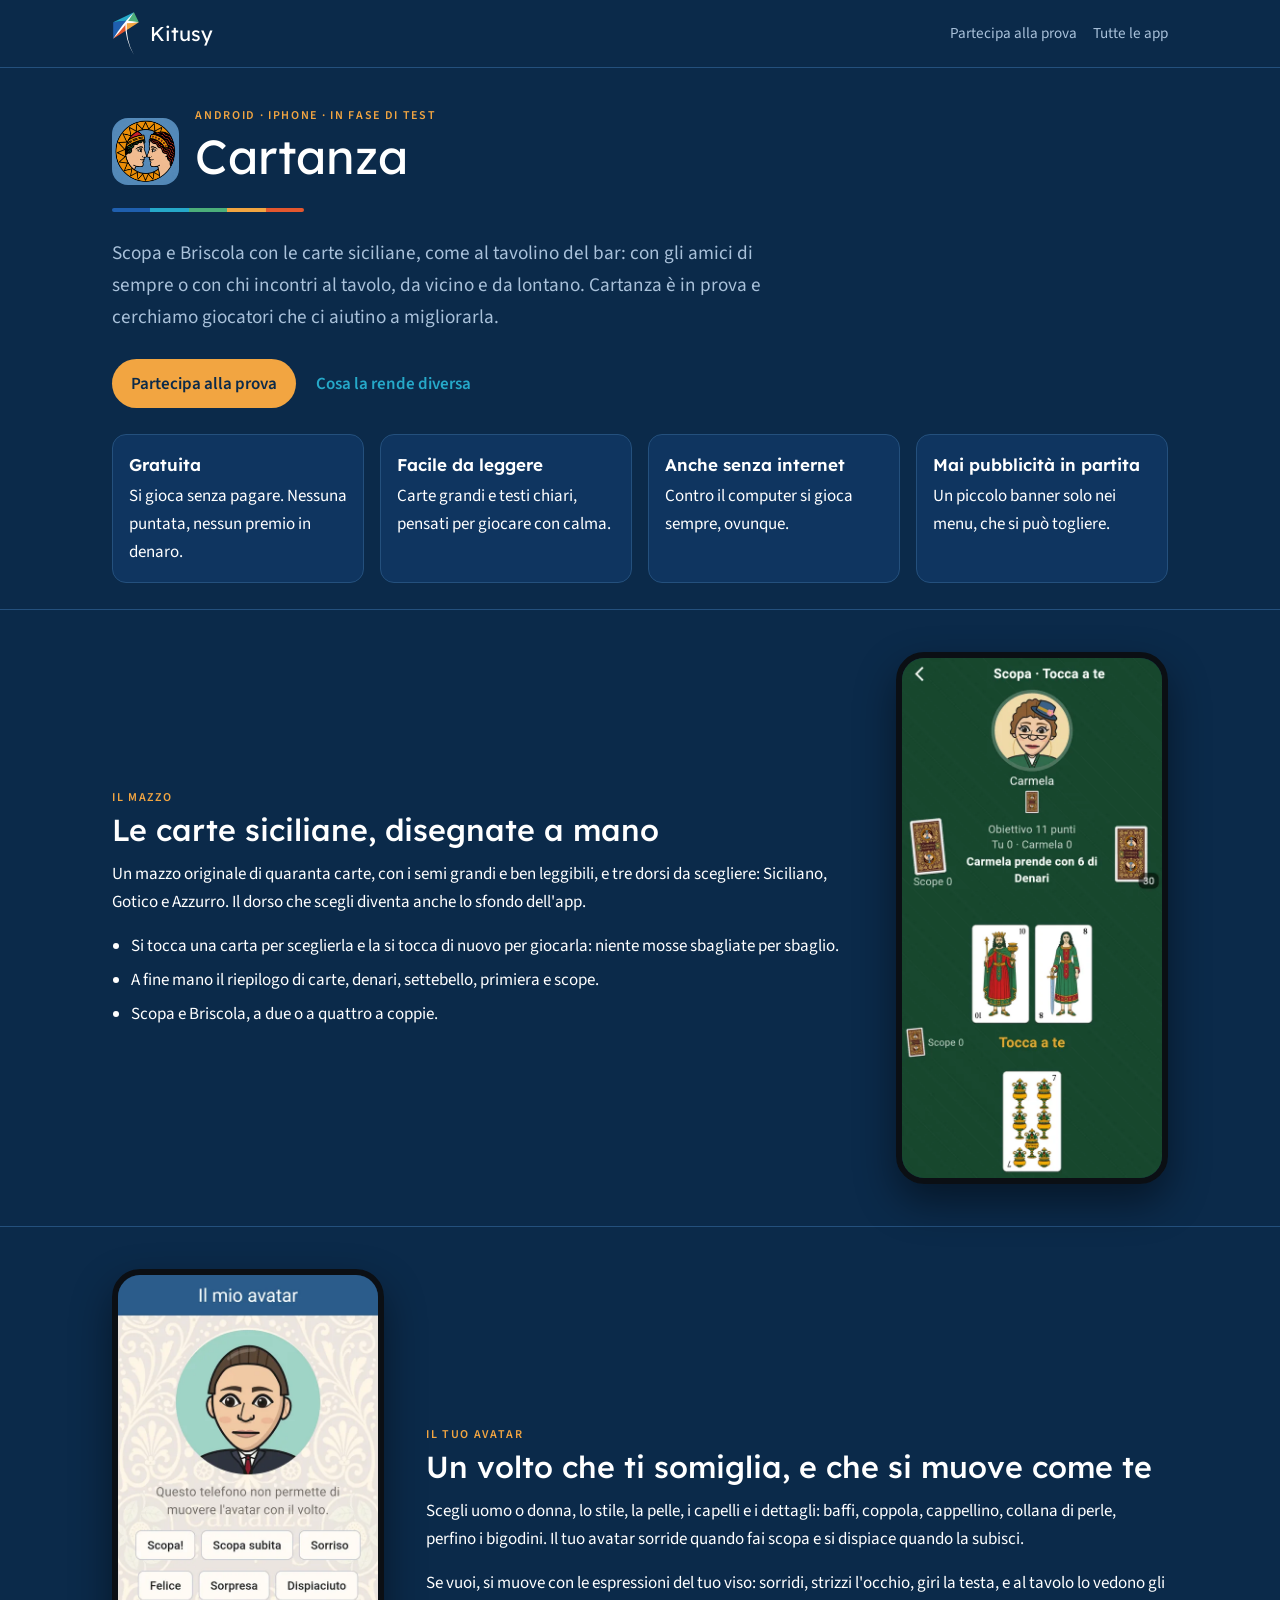
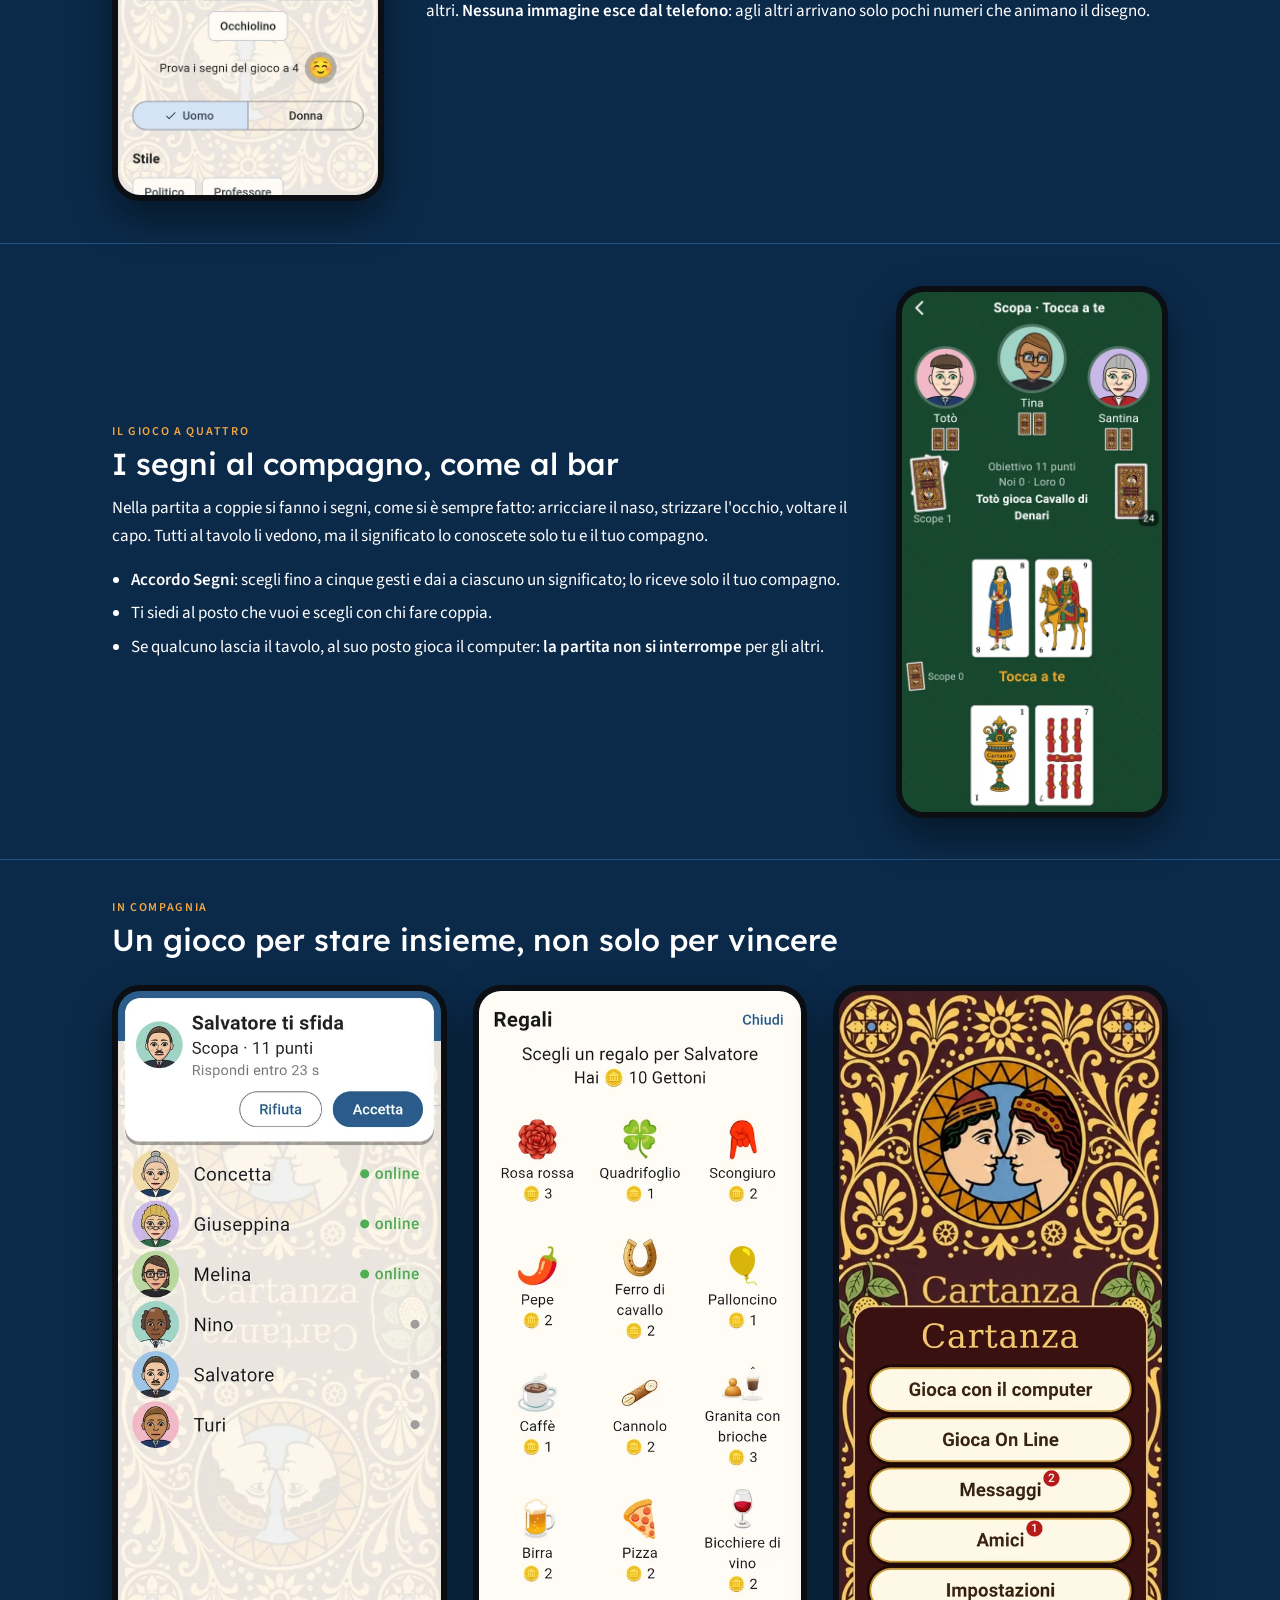
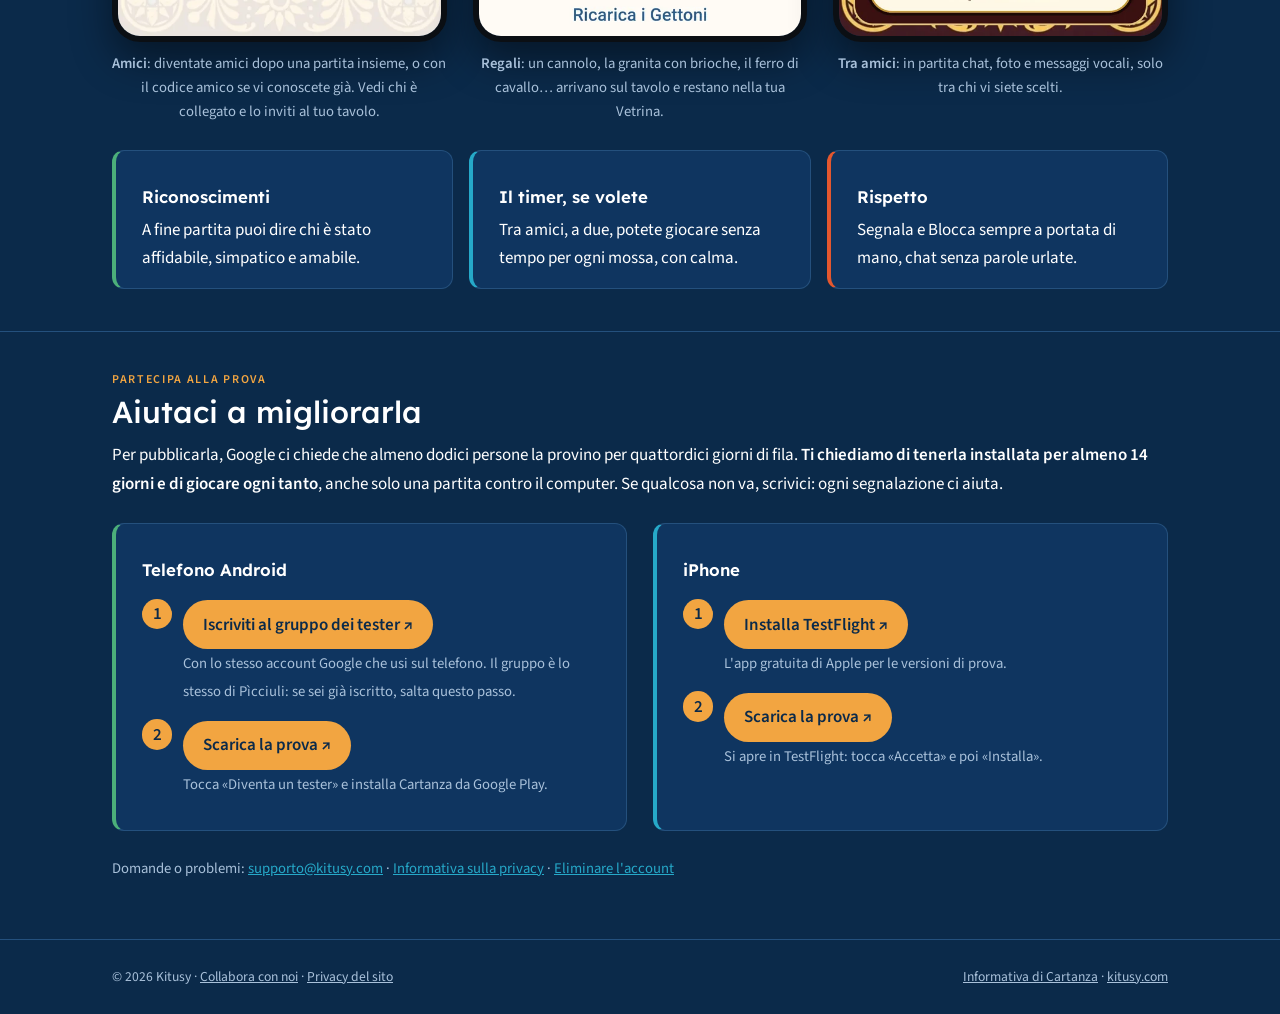
==== commit 2b56d081: "Cartanza: pulsante Android «Scarica la prova» attivo, nota sul gruppo dei tester Co-Authored-By: Cla" ====
--- a/cartanza/index.html
+++ b/cartanza/index.html
@@ -191,8 +191,8 @@
         <div class="card" style="border-left-color:var(--k-green)">
           <h3>Telefono Android</h3>
           <ol class="passi">
-            <li><a class="btn" href="https://groups.google.com/g/picciuli-tester" target="_blank" rel="noopener">Iscriviti al gruppo dei tester ↗</a><br><span class="nota">Con lo stesso account Google che usi sul telefono.</span></li>
-            <li><a class="btn disabled" id="android" href="#prova">Scarica la prova</a><br><span class="nota">Link in arrivo. Poi tocca «Diventa un tester» e installa Cartanza da Google Play.</span></li>
+            <li><a class="btn" href="https://groups.google.com/g/picciuli-tester" target="_blank" rel="noopener">Iscriviti al gruppo dei tester ↗</a><br><span class="nota">Con lo stesso account Google che usi sul telefono. Il gruppo è lo stesso di Pìcciuli: se sei già iscritto, salta questo passo.</span></li>
+            <li><a class="btn" id="android" href="https://play.google.com/apps/testing/com.giuseppesteno.cartanza" target="_blank" rel="noopener">Scarica la prova ↗</a><br><span class="nota">Tocca «Diventa un tester» e installa Cartanza da Google Play.</span></li>
           </ol>
         </div>
         <div class="card" style="border-left-color:var(--k-cyan)">
